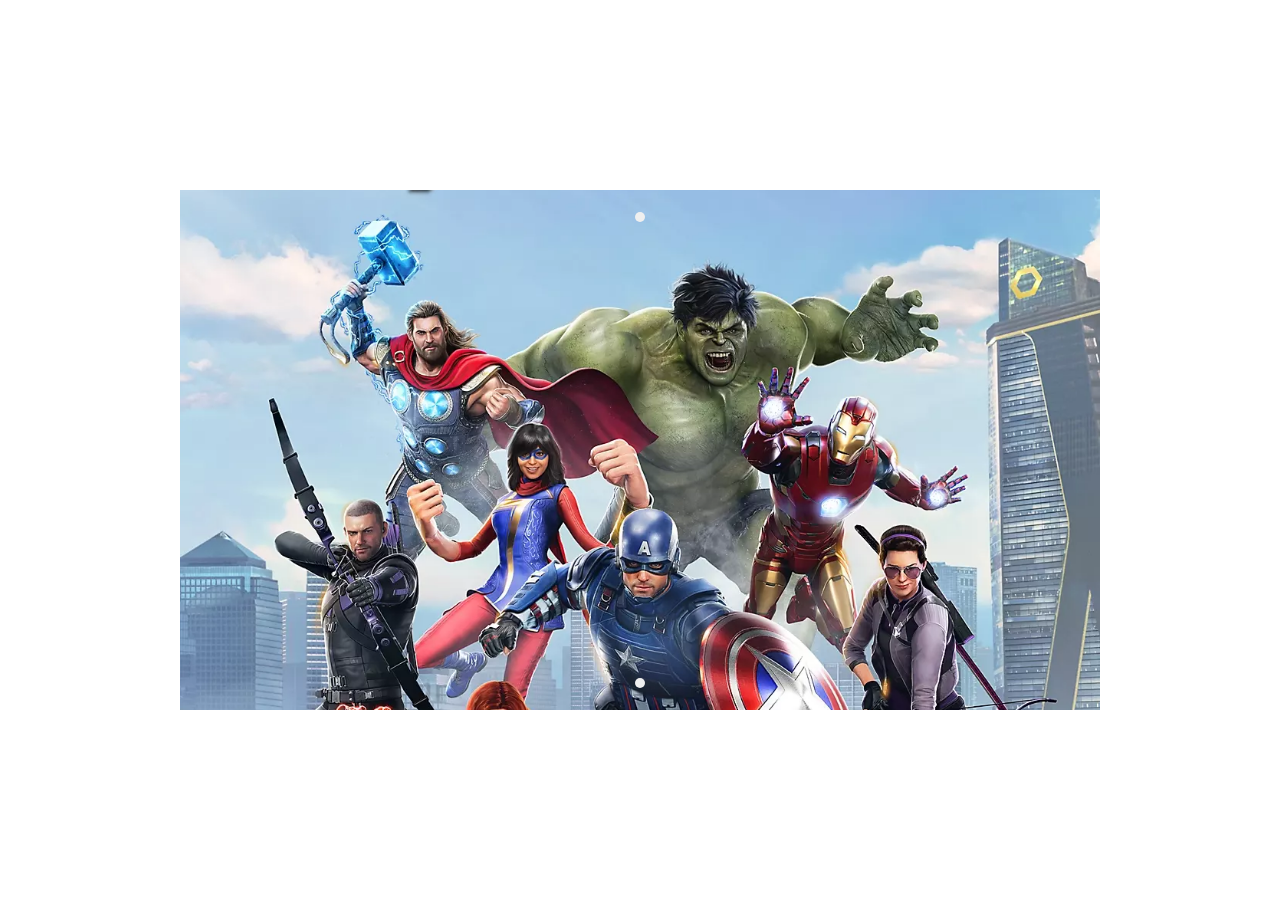
==== index.html @ 6d605ed7 "markup statico" ====
<!DOCTYPE html>
<html lang="it">
<head>
    <meta charset="UTF-8">
    <meta http-equiv="X-UA-Compatible" content="IE=edge">
    <meta name="viewport" content="width=device-width, initial-scale=1.0">

    <title>Carousel</title>

    <link rel="stylesheet" href="https://cdnjs.cloudflare.com/ajax/libs/font-awesome/6.2.0/css/all.min.css" integrity="sha512-xh6O/CkQoPOWDdYTDqeRdPCVd1SpvCA9XXcUnZS2FmJNp1coAFzvtCN9BmamE+4aHK8yyUHUSCcJHgXloTyT2A==" crossorigin="anonymous" referrerpolicy="no-referrer">
    <link rel="stylesheet" href="css/style.css">
</head>

<body>
    <div class="container">
        <div class="img-container">
            <button><i class="fa-solid fa-chevron-up"></i></button>

            <div class="slider-container">
                <img src="imgs/05.webp" class="slider-img" alt="">
            </div>
    
            <button><i class="fa-solid fa-chevron-down"></i></button>
        </div>
    </div>
    
    <script src="js/main.js"></script>
</body>
</html>
---- css/style.css ----
* {
    margin: 0;
    padding: 0;
    box-sizing: border-box;
} 

body {
    width: 100vw;
    height: 100vh;
    display: flex;
    align-items: center;
    justify-content: center;
}

.container {
    width:70%;
    margin:auto;
}

.img-container {
   display: flex;
   flex-direction: column;
   align-items: center;
   justify-content: center;
}

.slider-container {
    width: 920px;
    height: 520px;
}

.slider-img {
    display: block;
    width: 100%;
    height: 100%;
    object-fit:cover;
    object-position: center;
}

button {
    position: relative;
    border: transparent;
    border-radius: 50%;
    padding: 5px;
    margin: -2rem 0;
} 


/* .container {
    position: absolute;
    top: 50%;
    left: 50%;
    transform: translate(-50%, -50%);
    display: flex;
    flex-direction: column;
    align-items: center;
}

.container {
    display: flex;
    flex-direction: column;
    align-items: center;
}

.imgs-container {
    max-width: 920px;
    max-height: 410px;
}

.slider-img {
    display: block;
    width: 100%;
    height: 100%;
    object-fit: cover;
    object-position: center;
}

*/
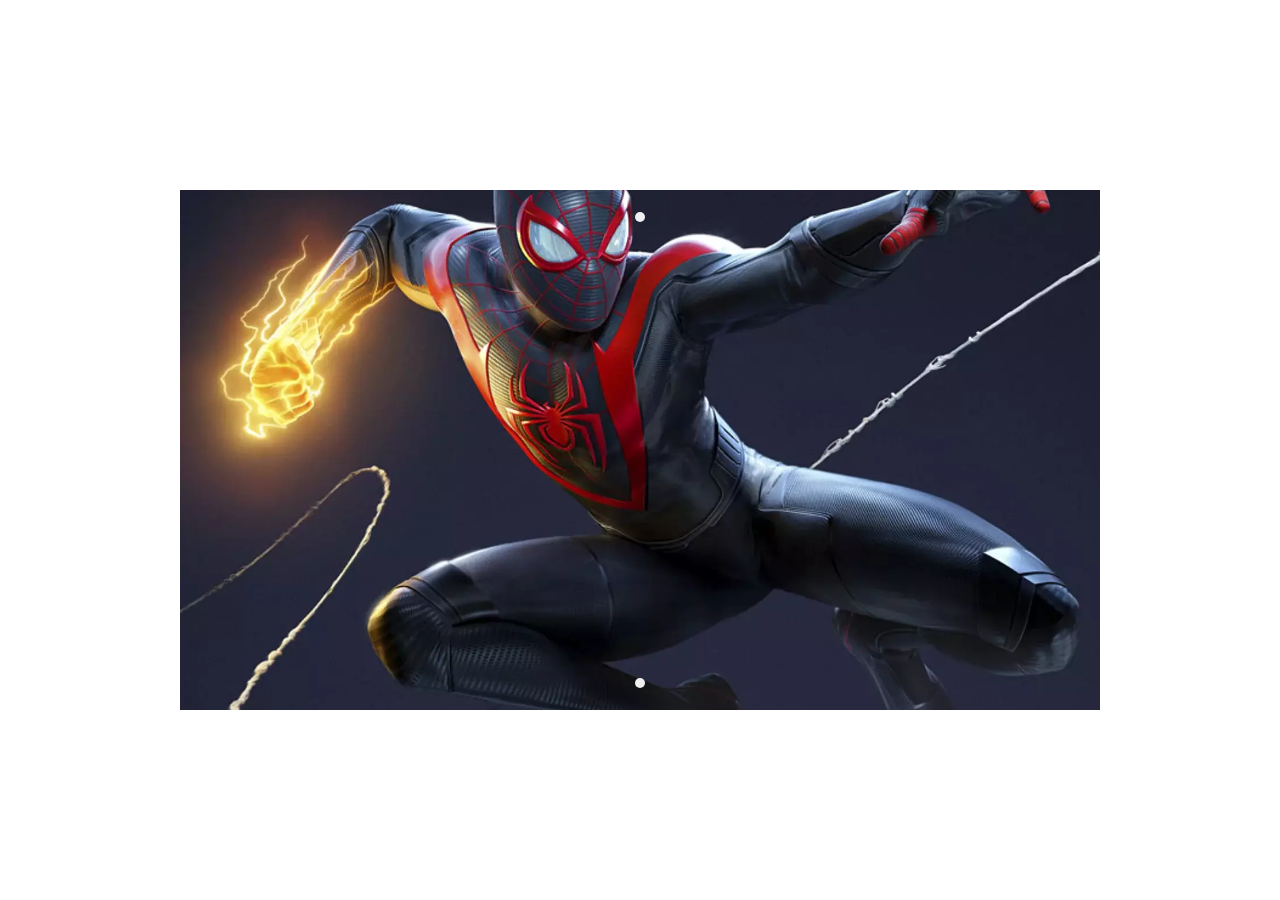
==== commit c280b2dd: "milestone 3" ====
--- a/index.html
+++ b/index.html
@@ -14,14 +14,14 @@
 <body>
     <div class="container">
         <div class="img-container">
-            <button><i class="fa-solid fa-chevron-up"></i></button>
+            <button id="prev-btn"><i class="fa-solid fa-chevron-up"></i></button>
 
             <div class="slider-container">
-                <img src="imgs/05.webp" class="slider-img" alt="">
+                <!-- <img class="slider-img"> -->
             </div>
     
-            <button><i class="fa-solid fa-chevron-down"></i></button>
-        </div>
+            <button id="next-btn"><i class="fa-solid fa-chevron-down"></i></button>
+        </div> 
     </div>
     
     <script src="js/main.js"></script>
--- a/css/style.css
+++ b/css/style.css
@@ -30,11 +30,15 @@
 }
 
 .slider-img {
-    display: block;
+    display: none;
     width: 100%;
     height: 100%;
     object-fit:cover;
     object-position: center;
+}
+
+.img-active {
+    display: block;
 }
 
 button {
@@ -45,34 +49,3 @@
     margin: -2rem 0;
 } 
 
-
-/* .container {
-    position: absolute;
-    top: 50%;
-    left: 50%;
-    transform: translate(-50%, -50%);
-    display: flex;
-    flex-direction: column;
-    align-items: center;
-}
-
-.container {
-    display: flex;
-    flex-direction: column;
-    align-items: center;
-}
-
-.imgs-container {
-    max-width: 920px;
-    max-height: 410px;
-}
-
-.slider-img {
-    display: block;
-    width: 100%;
-    height: 100%;
-    object-fit: cover;
-    object-position: center;
-}
-
-*/